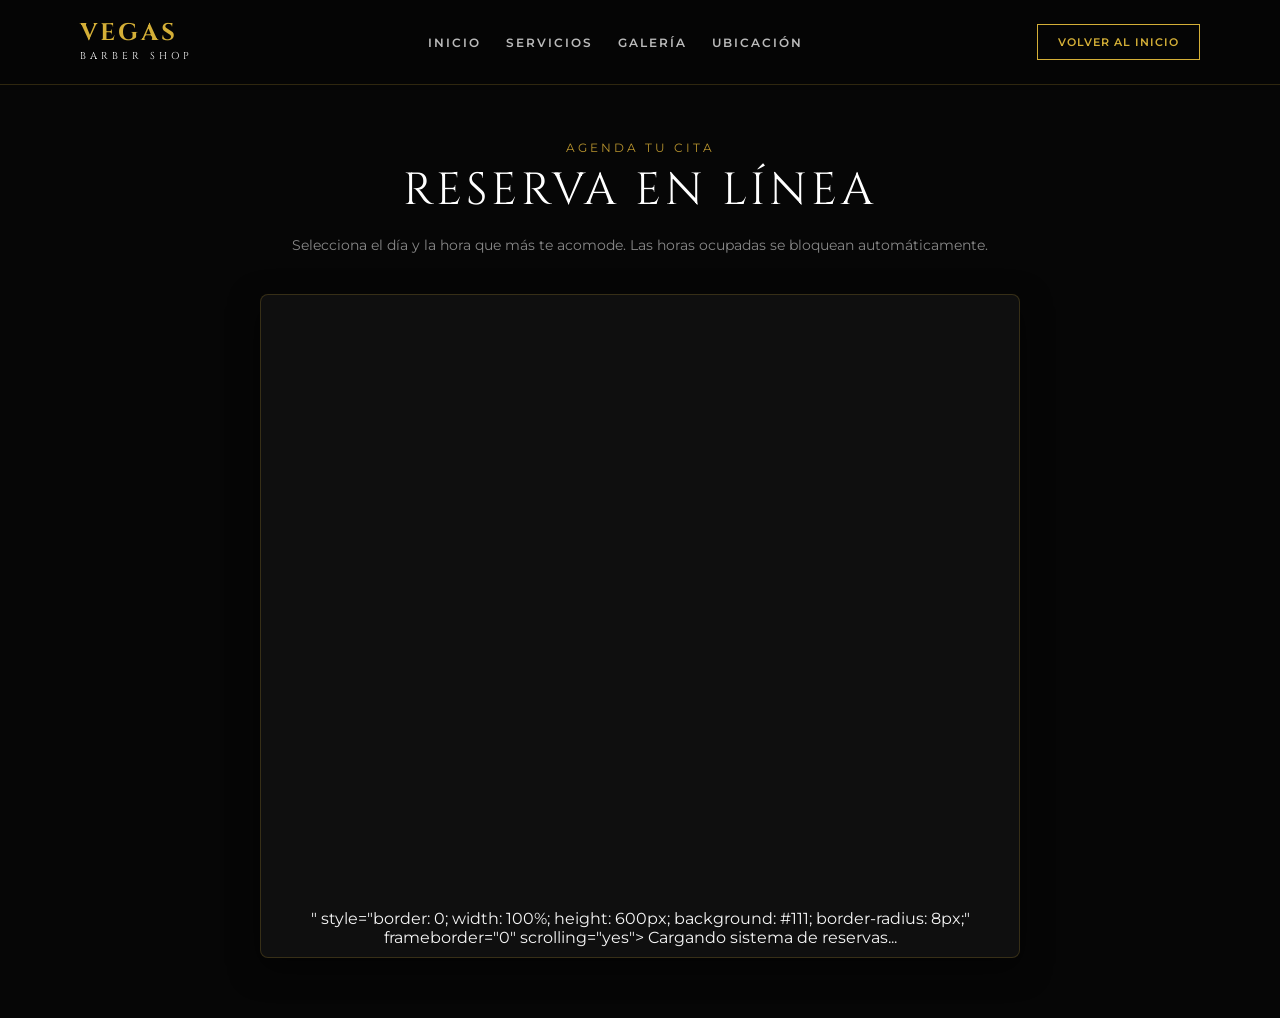
==== reservar.html @ a6de9455 "Update reservar.html" ====
<!DOCTYPE html>
<html lang="es">
<head>
  <meta charset="UTF-8">
  <meta name="viewport" content="width=device-width, initial-scale=1.0">
  <title>Reservar Hora - Vegas Barber Shop</title>
  <link rel="preconnect" href="https://fonts.googleapis.com">
  <link rel="preconnect" href="https://fonts.gstatic.com" crossorigin>
  <link href="https://fonts.googleapis.com/css2?family=Cinzel:wght@400;600;700&family=Montserrat:wght@300;400;600&display=swap" rel="stylesheet">
  <link rel="stylesheet" href="styles.css">
</head>
<body>

  <nav class="navbar">
    <div class="nav-logo">
      <span class="gold-text">VEGAS</span><br><span class="sub-logo">BARBER SHOP</span>
    </div>
    <ul class="nav-links">
      <li><a href="index.html#inicio">INICIO</a></li>
      <li><a href="index.html#servicios">SERVICIOS</a></li>
      <li><a href="index.html#galeria">GALERÍA</a></li>
      <li><a href="index.html#ubicacion">UBICACIÓN</a></li>
    </ul>
    <a href="index.html" class="btn-outline">VOLVER AL INICIO</a>
  </nav>

  <section class="booking-section">
    <p class="section-subtitle">AGENDA TU CITA</p>
    <h2 class="section-title">RESERVA EN LÍNEA</h2>
    <p class="booking-desc">Selecciona el día y la hora que más te acomode. Las horas ocupadas se bloquean automáticamente.</p>

    <div class="booking-card">
      <iframe 
        src="<!-- Google Calendar Appointment Scheduling begin -->
<iframe src="https://calendar.google.com/calendar/appointments/schedules/AcZssZ37pOBK8zH9NwH1AI_w6UN7xBBGm4GS475sEZHspSPybnbsZxyq1f3IN1ag35KPiCyx8_2DwVi1?gv=true" style="border: 0" width="100%" height="600" frameborder="0"></iframe>
" 
        style="border: 0; width: 100%; height: 600px; background: #111; border-radius: 8px;" 
        frameborder="0" 
        scrolling="yes">
        Cargando sistema de reservas...
      </iframe>
    </div>
  </section>

</body>
</html>
---- styles.css ----
/* ==========================================================================
   1. RESET Y ESTILOS GENERALES
   ========================================================================== */
* {
  margin: 0;
  padding: 0;
  box-sizing: border-box;
}

html {
  scroll-behavior: smooth;
}

body {
  background: #060606; /* Un negro más profundo para que resalte el dorado */
  color: #f5f5f5;
  font-family: 'Montserrat', sans-serif; /* Tipografía limpia para textos generales */
  overflow-x: hidden;
}

/* Enlaces globales */
a {
  text-decoration: none;
  color: inherit;
}

/* ==========================================================================
   2. BARRA DE NAVEGACIÓN (NAVBAR)
   ========================================================================== */
.navbar {
  display: flex;
  justify-content: space-between;
  align-items: center;
  padding: 20px 80px;
  background-color: rgba(6, 6, 6, 0.95);
  border-bottom: 1px solid rgba(212, 175, 55, 0.2); /* Línea sutil dorada abajo */
  position: fixed;
  top: 0;
  left: 0;
  width: 100%;
  z-index: 1000;
}

.nav-logo {
  font-family: 'Cinzel', serif;
  line-height: 1.1;
}

.nav-logo .gold-text {
  color: #d4af37;
  font-size: 24px;
  font-weight: 700;
  letter-spacing: 3px;
}

.nav-logo .sub-logo {
  color: #fff;
  font-size: 10px;
  letter-spacing: 4px;
}

.nav-links {
  display: flex;
  list-style: none;
  gap: 25px;
}

.nav-links a {
  font-size: 12px;
  font-weight: 600;
  letter-spacing: 2px;
  color: #bbb;
  transition: color 0.3s;
}

.nav-links a:hover, 
.nav-links a.active {
  color: #d4af37;
}

/* Botón contorno dorado arriba */
.btn-outline {
  border: 1px solid #d4af37;
  color: #d4af37;
  padding: 10px 20px;
  font-size: 11px;
  font-weight: 600;
  letter-spacing: 1px;
  transition: all 0.3s;
}

.btn-outline:hover {
  background: #d4af37;
  color: #000;
}

/* ==========================================================================
   3. HERO / PORTADA PRINCIPAL
   ========================================================================== */
.hero {
  height: 100vh;
  background: linear-gradient(rgba(0, 0, 0, 0.5), rgba(0, 0, 0, 0.7)), url("silla-barberia.png");
  background-size: cover;
  background-position: center;
  background-repeat: no-repeat;
  
  display: grid;
  place-items: center start;
  padding-left: 80px;
  padding-top: 80px; /* Compensa la barra fija superior */
}

.hero-content {
  text-align: left;
  max-width: 600px;
}

.hero-title {
  font-family: 'Cinzel', serif;
  font-size: 100px;
  font-weight: 400;
  color: #d4af37;
  letter-spacing: 8px;
  line-height: 0.9;
  margin: 0;
}

.hero-subtitle {
  font-family: 'Montserrat', sans-serif;
  font-size: 24px;
  font-weight: 300;
  color: #fff;
  letter-spacing: 12px;
  margin: 10px 0 30px 0;
}

.hero-tagline {
  font-size: 15px;
  color: #ccc;
  letter-spacing: 2px;
  line-height: 1.8;
  margin-bottom: 35px;
}

/* Botón principal de WhatsApp */
.btn-gold {
  display: inline-block;
  background: #b6922e; /* Tono ocre/dorado de tu imagen */
  color: #fff;
  padding: 15px 30px;
  font-size: 13px;
  font-weight: 600;
  letter-spacing: 2px;
  transition: background 0.3s;
}

.btn-gold:hover {
  background: #947420;
}

/* ==========================================================================
   4. SECCIÓN GALERÍA (ESTILO INSTAGRAM)
   ========================================================================== */
.gallery-section {
  padding: 100px 80px;
  max-width: 1200px;
  margin: 0 auto;
}

.section-subtitle {
  color: #b6922e;
  font-size: 12px;
  letter-spacing: 3px;
  margin-bottom: 5px;
}

.section-title {
  font-family: 'Cinzel', serif;
  font-size: 45px;
  color: #fff;
  letter-spacing: 4px;
  margin-bottom: 15px;
  font-weight: 400;
}

.gallery-desc {
  font-size: 14px;
  color: #888;
  margin-bottom: 40px;
}

/* Cuadrícula perfecta de 4 columnas */
.gallery-grid {
  display: grid;
  grid-template-columns: repeat(4, 1fr);
  gap: 15px;
  margin-bottom: 40px;
}

.gallery-item {
  position: relative;
  aspect-ratio: 1 / 1; /* Hace las imágenes perfectamente cuadradas */
  overflow: hidden;
  background: #111;
}

.gallery-item img {
  width: 100%;
  height: 100%;
  object-fit: cover; /* Recorta la imagen sin deformarla */
  transition: transform 0.5s ease;
  filter: brightness(0.9);
}

.gallery-item:hover img {
  transform: scale(1.05);
  filter: brightness(1);
}

.gallery-action {
  text-align: center;
  margin-top: 40px;
}

.btn-insta {
  border: 1px solid #333;
  color: #d4af37;
  padding: 12px 30px;
  font-size: 12px;
  letter-spacing: 2px;
  font-weight: 600;
  transition: border-color 0.3s;
}

.btn-insta:hover {
  border-color: #d4af37;
}

/* ==========================================================================
   5. PIE DE PÁGINA (FOOTER COMERCIAL)
   ========================================================================== */
.main-footer {
  background: #090909;
  border-top: 1px solid #1a1a1a;
  padding: 60px 80px 20px 80px;
}

.footer-container {
  max-width: 1200px;
  margin: 0 auto;
  display: grid;
  grid-template-columns: repeat(4, 1fr); /* 4 Columnas exactas */
  gap: 40px;
}

.footer-column h3 {
  font-size: 13px;
  color: #fff;
  letter-spacing: 2px;
  margin-bottom: 25px;
  display: flex;
  align-items: center;
  gap: 10px;
}

.footer-column ul {
  list-style: none;
}

.footer-column ul li {
  font-size: 13px;
  color: #888;
  margin-bottom: 12px;
}

.footer-column p {
  font-size: 13px;
  color: #888;
  line-height: 1.6;
  margin-bottom: 10px;
}

.gold-link {
  color: #b6922e;
  font-size: 12px;
  font-weight: 600;
  letter-spacing: 1px;
}

.btn-outline-footer {
  display: inline-block;
  border: 1px solid #b6922e;
  color: #b6922e;
  padding: 10px 18px;
  font-size: 11px;
  font-weight: 600;
  letter-spacing: 1px;
  margin-top: 15px;
}

/* Línea de copyright final */
.footer-bottom {
  max-width: 1200px;
  margin: 50px auto 0 auto;
  padding-top: 20px;
  border-top: 1px solid #1a1a1a;
  display: flex;
  justify-content: space-between;
  align-items: center;
  color: #555;
  font-size: 12px;
}

.back-to-top {
  font-size: 16px;
  color: #888;
}

/* ==========================================================================
   6. RESPONSIVE (Ajustes para celulares)
   ========================================================================== */
@media (max-width: 900px) {
  .navbar { padding: 20px; }
  .nav-links { display: none; } /* Oculta el menú largo en móviles */
  
  .hero { padding-left: 30px; }
  .hero-title { font-size: 60px; }
  .hero-subtitle { font-size: 18px; letter-spacing: 6px; }
  
  .gallery-section { padding: 60px 20px; }
  .gallery-grid { grid-template-columns: repeat(2, 1fr); } /* 2 columnas en celular */
  
  .main-footer { padding: 40px 20px 20px 20px; }
  .footer-container { grid-template-columns: 1fr; gap: 30px; } /* Columnas en vertical */
}

/* ==========================================================================
   7. SECCIÓN SERVICIOS Y PRECIOS (MENÚ)
   ========================================================================== */
.services-section {
  padding: 100px 80px 40px 80px;
  max-width: 1200px;
  margin: 0 auto;
}

.services-desc {
  font-size: 14px;
  color: #888;
  margin-bottom: 50px;
}

/* Contenedor en dos columnas para las categorías */
.services-container {
  display: grid;
  grid-template-columns: repeat(2, 1fr);
  gap: 60px;
}

.services-category h3 {
  font-family: 'Cinzel', serif;
  font-size: 20px;
  color: #d4af37;
  letter-spacing: 2px;
  margin-bottom: 30px;
  border-bottom: 1px solid rgba(212, 175, 55, 0.3);
  padding-bottom: 10px;
}

.service-item {
  margin-bottom: 25px;
}

/* Alineación Nombre ---- Precio */
.service-info {
  display: flex;
  justify-content: space-between;
  align-items: flex-end;
  margin-bottom: 5px;
}

.service-name {
  font-size: 16px;
  font-weight: 600;
  color: #fff;
  white-space: nowrap;
}

/* La línea de puntos intermedia */
.service-line {
  flex-grow: 1;
  border-bottom: 1px dotted #333;
  margin: 0 15px;
  position: relative;
  top: -4px;
}

.service-price {
  font-family: 'Cinzel', serif;
  font-size: 16px;
  color: #d4af37;
  font-weight: bold;
}

.service-detail {
  font-size: 12px;
  color: #888;
  line-height: 1.5;
  text-align: left;
}

/* Ajuste responsive para celulares */
@media (max-width: 900px) {
  .services-section { padding: 60px 20px 20px 20px; }
  .services-container { grid-template-columns: 1fr; gap: 40px; }
  .service-name { white-space: normal; } /* Permite que el nombre baje si es muy largo en celular */
}
/* ==========================================================================
   8. PÁGINA DE RESERVAS
   ========================================================================== */
.booking-section {
  padding: 140px 20px 60px 20px; /* Más espacio arriba para que no lo tape la navbar fija */
  text-align: center;
  max-width: 800px;
  margin: 0 auto;
}

.booking-desc {
  font-size: 14px;
  color: #888;
  margin-bottom: 40px;
}

.booking-card {
  background: #0f0f0f;
  border: 1px solid rgba(212, 175, 55, 0.2);
  border-radius: 8px;
  padding: 10px;
  box-shadow: 0 10px 30px rgba(0,0,0,0.5);
}
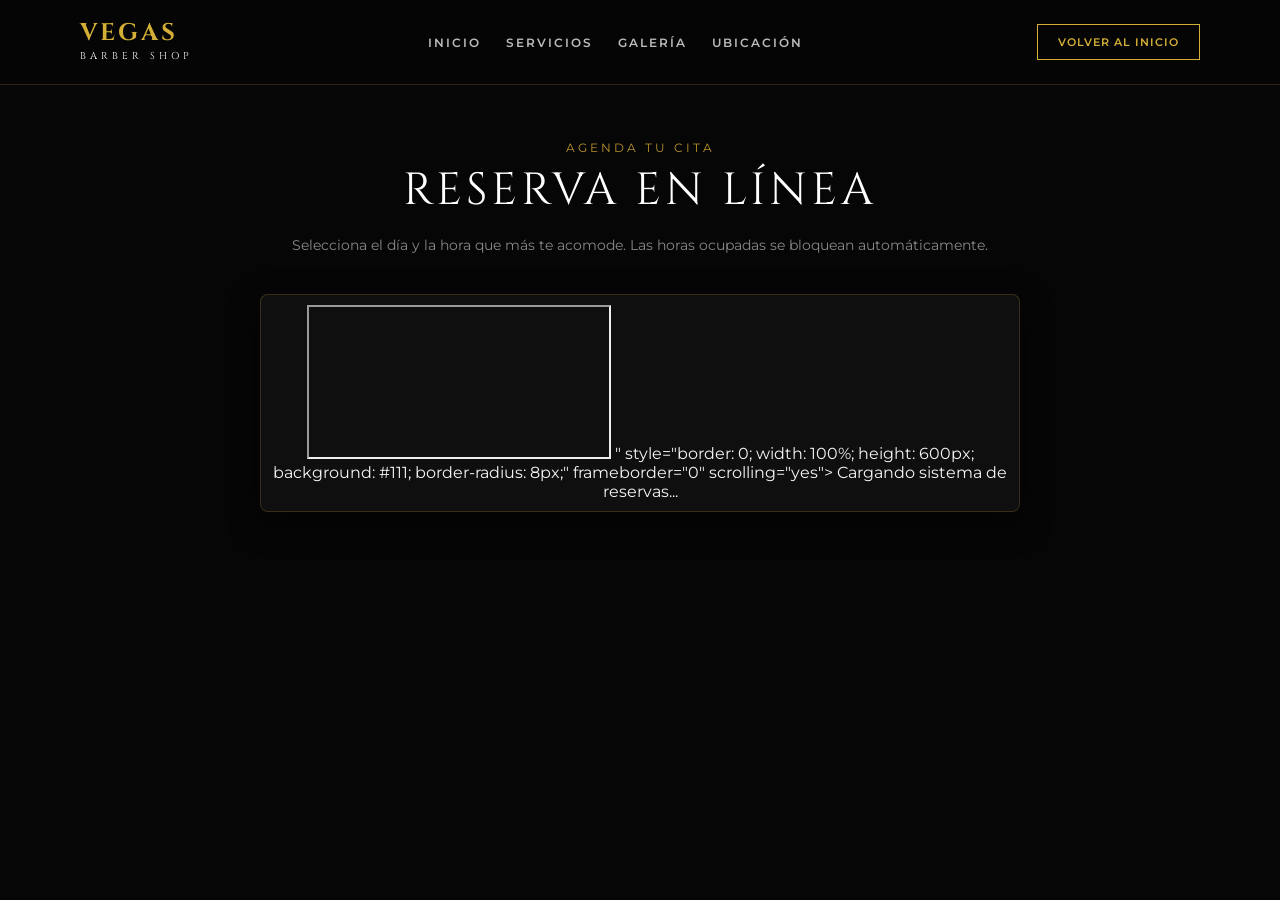
==== commit b13b201f: "Update reservar.html" ====
--- a/reservar.html
+++ b/reservar.html
@@ -32,8 +32,9 @@
     <div class="booking-card">
       <iframe 
         src="<!-- Google Calendar Appointment Scheduling begin -->
+<iframe src="<!-- Google Calendar Appointment Scheduling begin -->
 <iframe src="https://calendar.google.com/calendar/appointments/schedules/AcZssZ37pOBK8zH9NwH1AI_w6UN7xBBGm4GS475sEZHspSPybnbsZxyq1f3IN1ag35KPiCyx8_2DwVi1?gv=true" style="border: 0" width="100%" height="600" frameborder="0"></iframe>
-" 
+<!-- end Google Calendar Appointment Scheduling -->" 
         style="border: 0; width: 100%; height: 600px; background: #111; border-radius: 8px;" 
         frameborder="0" 
         scrolling="yes">
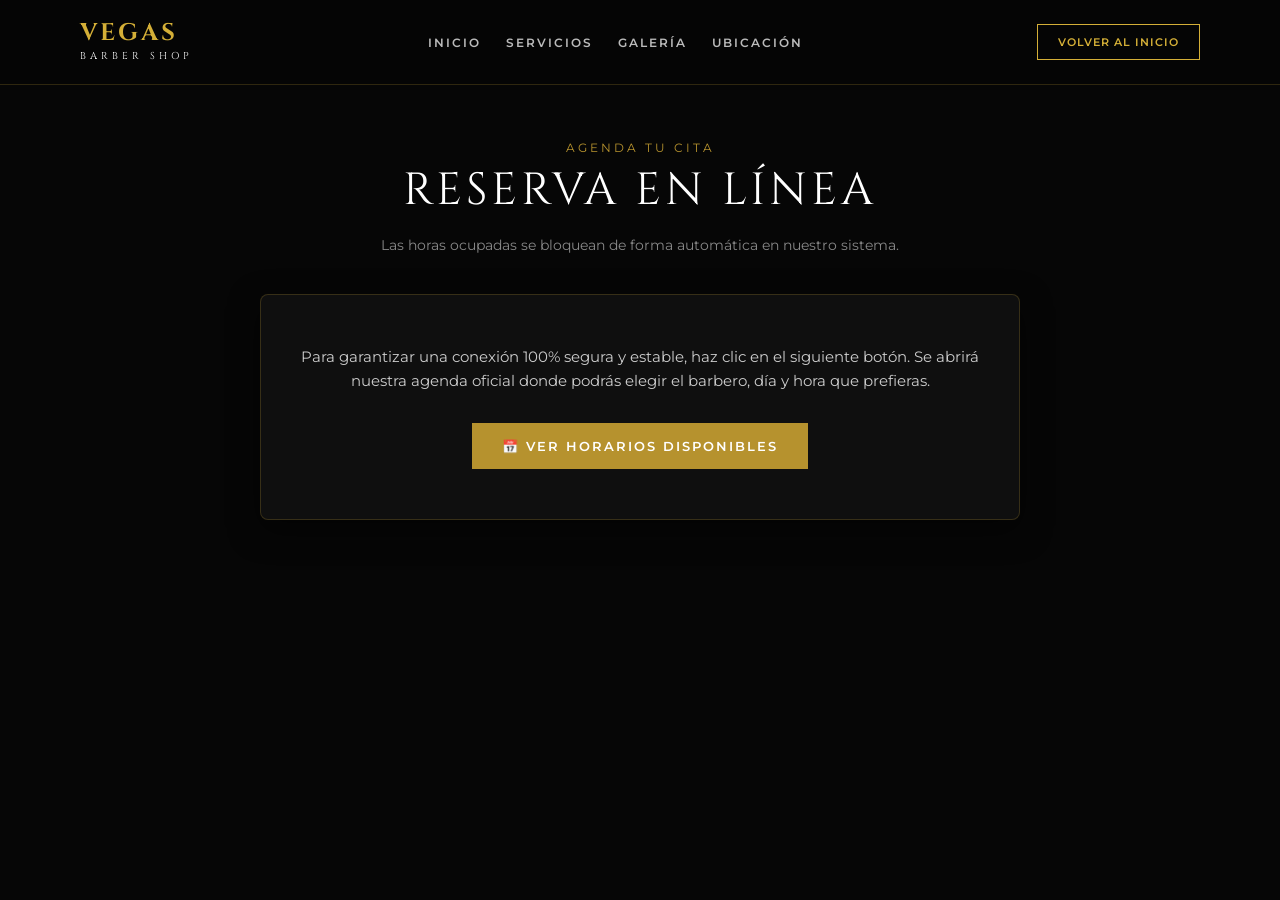
==== commit 2c8b10d0: "Update reservar.html" ====
--- a/reservar.html
+++ b/reservar.html
@@ -27,19 +27,17 @@
   <section class="booking-section">
     <p class="section-subtitle">AGENDA TU CITA</p>
     <h2 class="section-title">RESERVA EN LÍNEA</h2>
-    <p class="booking-desc">Selecciona el día y la hora que más te acomode. Las horas ocupadas se bloquean automáticamente.</p>
+    <p class="booking-desc">Las horas ocupadas se bloquean de forma automática en nuestro sistema.</p>
 
-    <div class="booking-card">
-      <iframe 
-        src="<!-- Google Calendar Appointment Scheduling begin -->
-<iframe src="<!-- Google Calendar Appointment Scheduling begin -->
-<iframe src="https://calendar.google.com/calendar/appointments/schedules/AcZssZ37pOBK8zH9NwH1AI_w6UN7xBBGm4GS475sEZHspSPybnbsZxyq1f3IN1ag35KPiCyx8_2DwVi1?gv=true" style="border: 0" width="100%" height="600" frameborder="0"></iframe>
-<!-- end Google Calendar Appointment Scheduling -->" 
-        style="border: 0; width: 100%; height: 600px; background: #111; border-radius: 8px;" 
-        frameborder="0" 
-        scrolling="yes">
-        Cargando sistema de reservas...
-      </iframe>
+    <div class="booking-card" style="padding: 50px 30px; text-align: center;">
+      <p style="margin-bottom: 30px; color: #ccc; font-size: 15px; line-height: 1.6;">
+        Para garantizar una conexión 100% segura y estable, haz clic en el siguiente botón. 
+        Se abrirá nuestra agenda oficial donde podrás elegir el barbero, día y hora que prefieras.
+      </p>
+      
+      <a href="https://calendar.google.com/calendar/appointments/schedules/TU_LINK_REAL" target="_blank" class="btn-gold" style="display: inline-block;">
+        📅 VER HORARIOS DISPONIBLES
+      </a>
     </div>
   </section>
 
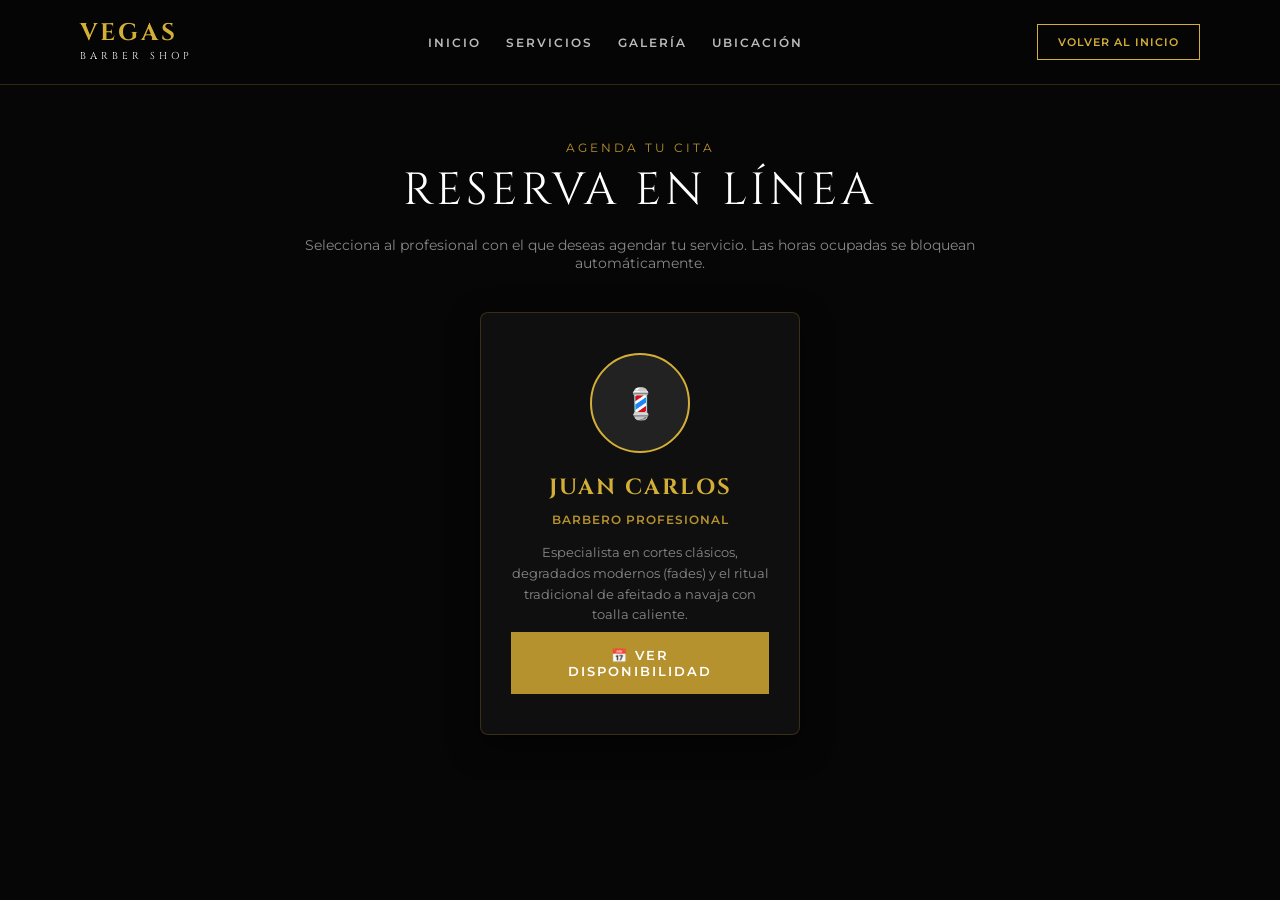
==== commit 3f7ecc1b: "Update reservar.html" ====
--- a/reservar.html
+++ b/reservar.html
@@ -27,18 +27,28 @@
   <section class="booking-section">
     <p class="section-subtitle">AGENDA TU CITA</p>
     <h2 class="section-title">RESERVA EN LÍNEA</h2>
-    <p class="booking-desc">Las horas ocupadas se bloquean de forma automática en nuestro sistema.</p>
+    <p class="booking-desc">Selecciona al profesional con el que deseas agendar tu servicio. Las horas ocupadas se bloquean automáticamente.</p>
 
-    <div class="booking-card" style="padding: 50px 30px; text-align: center;">
-      <p style="margin-bottom: 30px; color: #ccc; font-size: 15px; line-height: 1.6;">
-        Para garantizar una conexión 100% segura y estable, haz clic en el siguiente botón. 
-        Se abrirá nuestra agenda oficial donde podrás elegir el barbero, día y hora que prefieras.
-      </p>
+    <div class="barbers-grid" style="display: flex; gap: 30px; justify-content: center; flex-wrap: wrap; margin-top: 20px;">
       
-      <a href="https://calendar.google.com/calendar/appointments/schedules/TU_LINK_REAL" target="_blank" class="btn-gold" style="display: inline-block;">
-        📅 VER HORARIOS DISPONIBLES
-      </a>
-    </div>
+      <div class="barber-card" style="background: #0f0f0f; border: 1px solid rgba(212, 175, 55, 0.2); padding: 40px 30px; border-radius: 8px; width: 320px; text-align: center; box-shadow: 0 10px 30px rgba(0,0,0,0.5); transition: transform 0.3s;">
+        <div class="barber-avatar" style="width: 100px; height: 100px; background: #222; border-radius: 50%; margin: 0 auto 20px auto; border: 2px solid #d4af37; display: flex; align-items: center; justify-content: center; font-size: 30px;">
+          💈
+        </div>
+        
+        <h3 style="color: #d4af37; font-family: 'Cinzel', serif; font-size: 22px; letter-spacing: 2px; margin-bottom: 10px;">JUAN CARLOS</h3>
+        <p style="font-size: 12px; color: #b6922e; letter-spacing: 1px; margin-bottom: 15px; font-weight: 600;">BARBERO PROFESIONAL</p>
+        
+        <p style="font-size: 13px; color: #888; line-height: 1.6; margin-bottom: 30px; height: 60px;">
+          Especialista en cortes clásicos, degradados modernos (fades) y el ritual tradicional de afeitado a navaja con toalla caliente.
+        </p>
+        
+        <a href="https://calendar.google.com/calendar/appointments/schedules/TU_LINK_REAL" target="_blank" class="btn-gold" style="display: block; width: 100%; text-align: center; box-sizing: border-box;">
+          📅 VER DISPONIBILIDAD
+        </a>
+      </div>
+
+      </div>
   </section>
 
 </body>
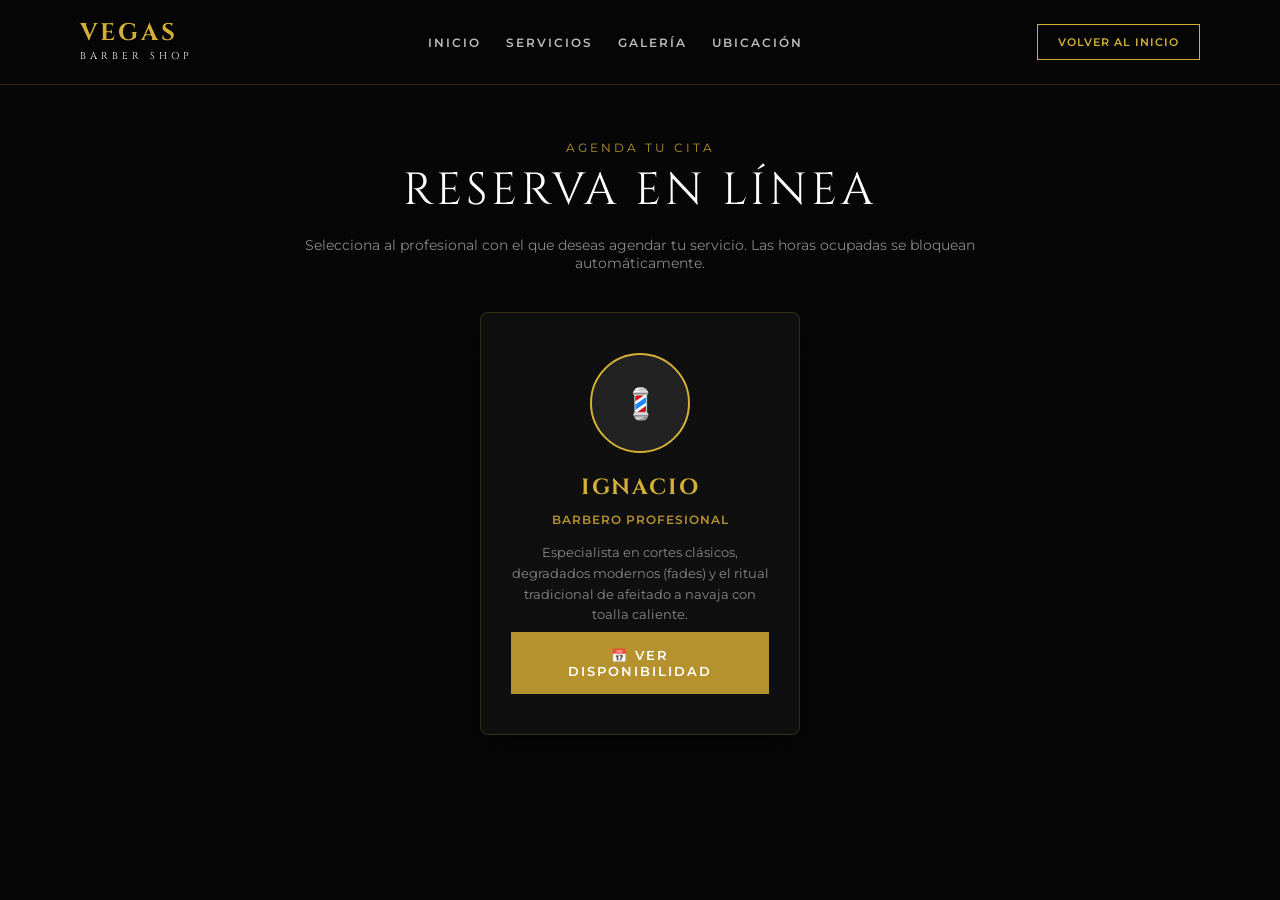
==== commit bdd0535c: "Update reservar.html" ====
--- a/reservar.html
+++ b/reservar.html
@@ -36,7 +36,7 @@
           💈
         </div>
         
-        <h3 style="color: #d4af37; font-family: 'Cinzel', serif; font-size: 22px; letter-spacing: 2px; margin-bottom: 10px;">JUAN CARLOS</h3>
+        <h3 style="color: #d4af37; font-family: 'Cinzel', serif; font-size: 22px; letter-spacing: 2px; margin-bottom: 10px;">IGNACIO</h3>
         <p style="font-size: 12px; color: #b6922e; letter-spacing: 1px; margin-bottom: 15px; font-weight: 600;">BARBERO PROFESIONAL</p>
         
         <p style="font-size: 13px; color: #888; line-height: 1.6; margin-bottom: 30px; height: 60px;">
